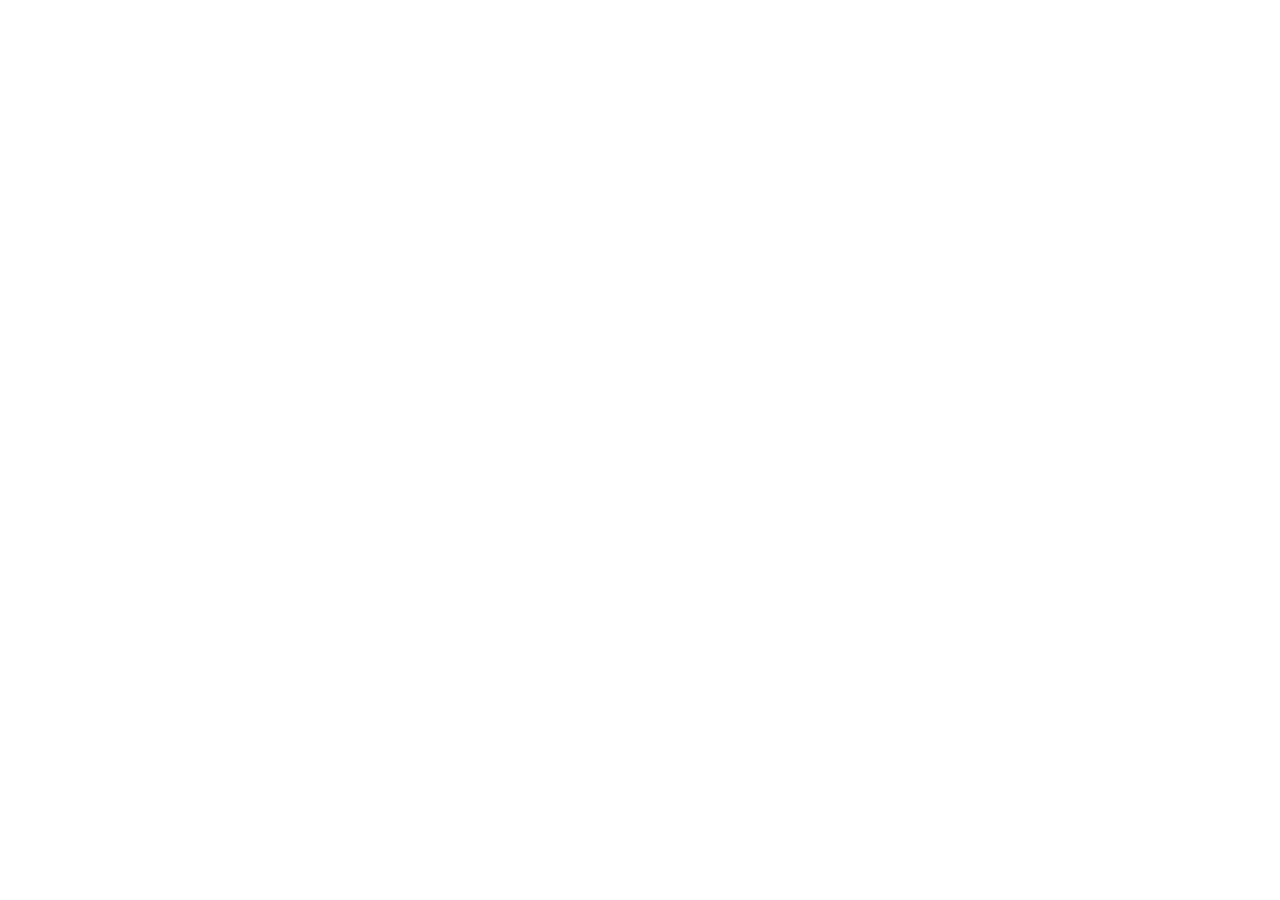
==== index.html @ 12bbf260 "Create index.html" ====
<!DOCTYPE html>
<html lang="en">
<head>
    <meta charset="UTF-8">
    <title>ReasonVQA - A Multi-hop Reasoning Benchmark with Structural Knowledge for Visual Question Answering</title>
    <style>
        html, body, iframe {
            height: 100%;
            margin: 0;
            padding: 0;
            border: none;
        }
        body, iframe {
            width: 100vw;
            height: 100vh;
            overflow: hidden;
        }
        iframe {
            display: block;
        }
    </style>
</head>
<body>
    <iframe src="https://vqa.dttt.io" frameborder="0" width="100%" height="100%" allowfullscreen></iframe>
</body>
</html>
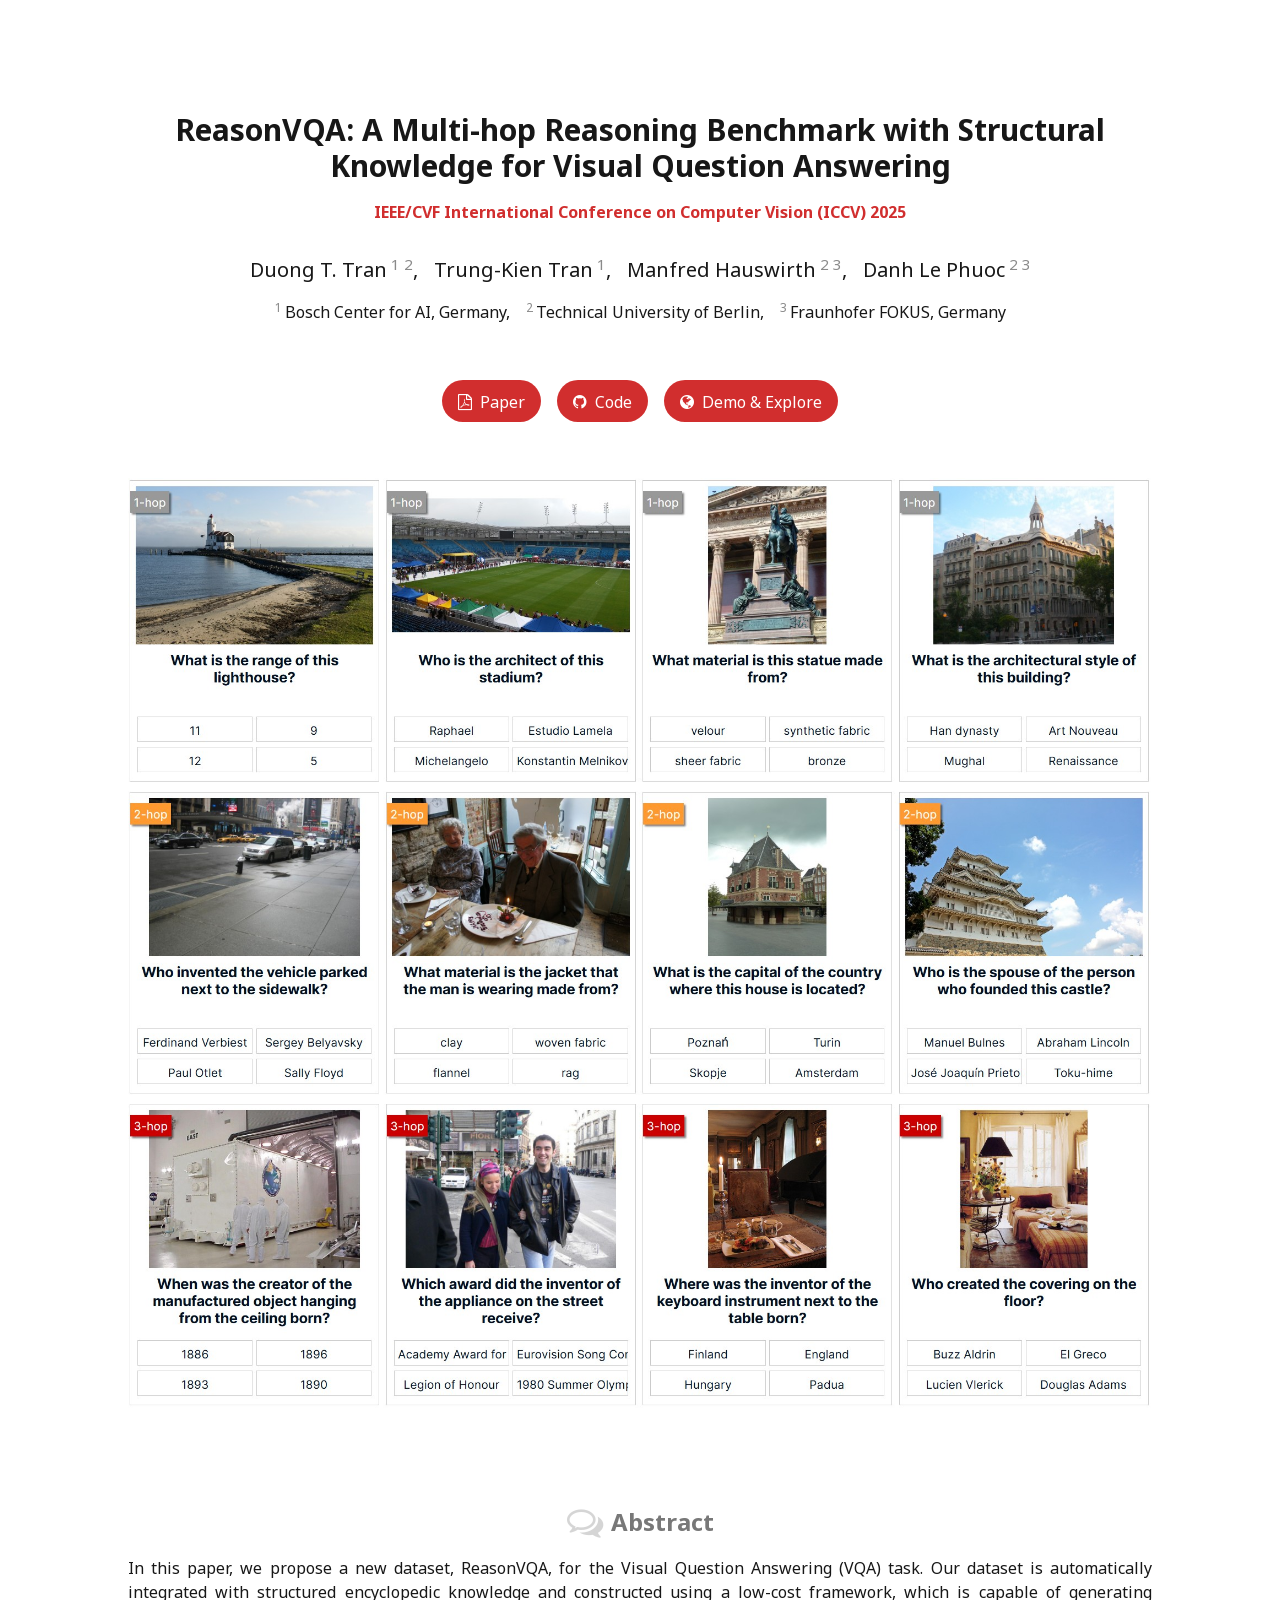
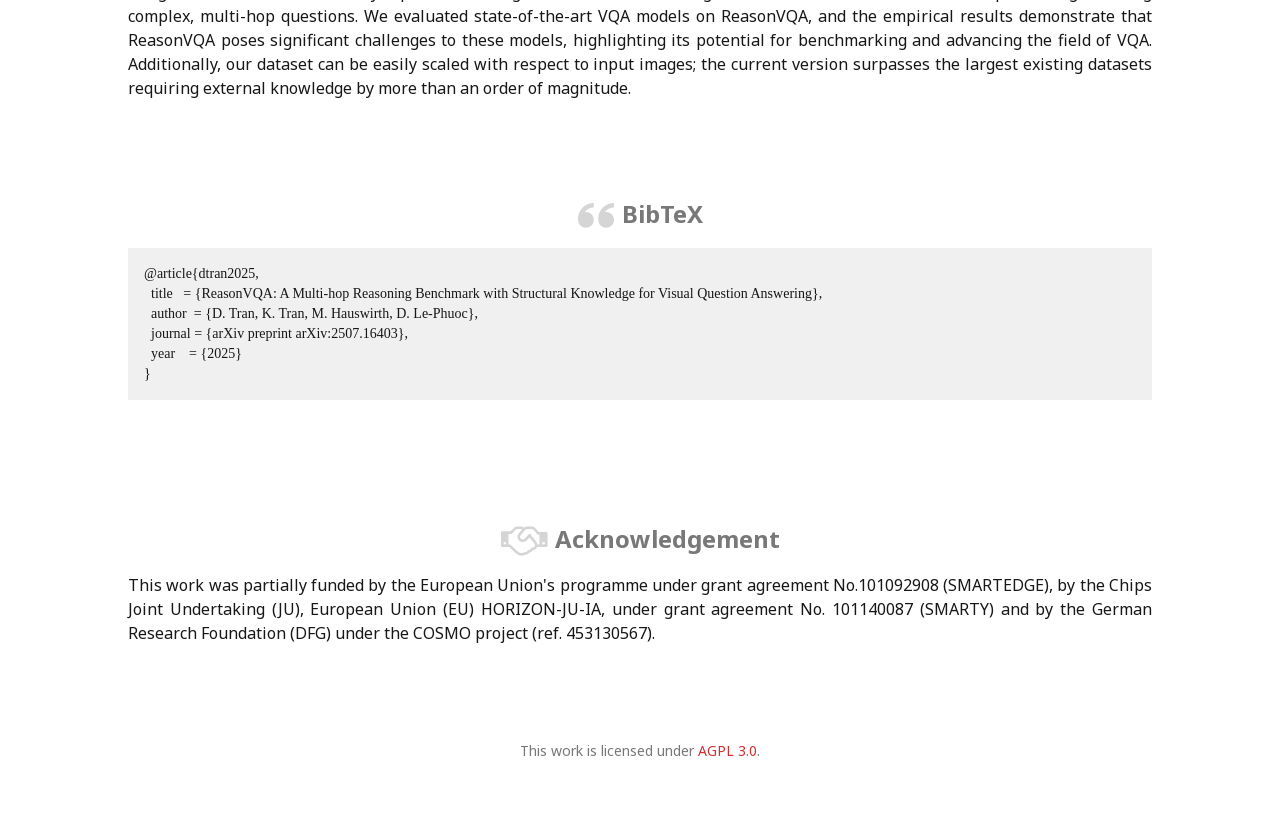
==== commit e371f252: "Static page" ====
--- a/index.html
+++ b/index.html
@@ -1,26 +1,6 @@
-<!DOCTYPE html>
-<html lang="en">
-<head>
-    <meta charset="UTF-8">
-    <title>ReasonVQA - A Multi-hop Reasoning Benchmark with Structural Knowledge for Visual Question Answering</title>
-    <style>
-        html, body, iframe {
-            height: 100%;
-            margin: 0;
-            padding: 0;
-            border: none;
-        }
-        body, iframe {
-            width: 100vw;
-            height: 100vh;
-            overflow: hidden;
-        }
-        iframe {
-            display: block;
-        }
-    </style>
-</head>
-<body>
-    <iframe src="https://vqa.dttt.io" frameborder="0" width="100%" height="100%" allowfullscreen></iframe>
-</body>
-</html>
+<!DOCTYPE html><!--fXL81acbZCNMs3lAVSkky--><html lang="en"><head><meta charSet="utf-8"/><meta name="viewport" content="width=device-width, initial-scale=1"/><link rel="preload" href="/_next/static/media/bb3ef058b751a6ad-s.p.woff2" as="font" crossorigin="" type="font/woff2"/><link rel="preload" href="/_next/static/media/c4250770ab8708b6-s.p.woff2" as="font" crossorigin="" type="font/woff2"/><link rel="stylesheet" href="/_next/static/css/8c1c39dd3afd9422.css" data-precedence="next"/><link rel="preload" as="script" fetchPriority="low" href="/_next/static/chunks/webpack-4ddbe3e5a9438fe2.js"/><script src="/_next/static/chunks/4bd1b696-cf72ae8a39fa05aa.js" async=""></script><script src="/_next/static/chunks/964-4ecc0ece39ba5520.js" async=""></script><script src="/_next/static/chunks/main-app-8c7f526f00f6ae54.js" async=""></script><script src="/_next/static/chunks/766-04f4c765b0f15e37.js" async=""></script><script src="/_next/static/chunks/app/page-e067eaa0cdf3c681.js" async=""></script><meta name="next-size-adjust" content=""/><title>ReasonVQA: A Multi-hop Reasoning Benchmark with Structural Knowledge for Visual Question Answering</title><link rel="icon" href="/favicon.ico" type="image/x-icon" sizes="16x16"/><script src="/_next/static/chunks/polyfills-42372ed130431b0a.js" noModule=""></script></head><body class="__variable_48ea4f __variable_3c557b antialiased"><div hidden=""><!--$--><!--/$--></div><div class="text-center p-4"><header class="mt-24"><div><h1 class="text-3xl font-bold">ReasonVQA: A Multi-hop Reasoning Benchmark with Structural Knowledge for Visual Question Answering</h1><h2 class="mt-4 text-accent font-bold">IEEE/CVF International Conference on Computer Vision (ICCV) 2025</h2><div class="mt-8"><span class="text-xl mx-2">Duong T. Tran<sup class="opacity-50"> <!-- -->1</sup><sup class="opacity-50"> <!-- -->2</sup>,</span><span class="text-xl mx-2">Trung-Kien Tran<sup class="opacity-50"> <!-- -->1</sup>,</span><span class="text-xl mx-2">Manfred Hauswirth<sup class="opacity-50"> <!-- -->2</sup><sup class="opacity-50"> <!-- -->3</sup>,</span><span class="text-xl mx-2">Danh Le Phuoc<sup class="opacity-50"> <!-- -->2</sup><sup class="opacity-50"> <!-- -->3</sup></span></div><div class="mt-4"><span class="text-base mx-2"><sup class="opacity-50">1<!-- --> </sup>Bosch Center for AI, Germany<!-- -->,</span><span class="text-base mx-2"><sup class="opacity-50">2<!-- --> </sup>Technical University of Berlin<!-- -->,</span><span class="text-base mx-2"><sup class="opacity-50">3<!-- --> </sup>Fraunhofer FOKUS, Germany</span></div><nav class="my-12"><a href="https://arxiv.org/abs/2507.16403" target="_blannk"><div><span class="icon-file-pdf-o mr-2 inline-block align-middle accent-color undefined"></span><span class="inline-block align-middle undefined">Paper</span></div></a><a href="https://github.com/duong-tr/ReasonVQA" target="_blannk"><div><span class="icon-github mr-2 inline-block align-middle accent-color undefined"></span><span class="inline-block align-middle undefined">Code</span></div></a><a href="https://vqa.dttt.io" target="_blannk"><div><span class="icon-globe mr-2 inline-block align-middle accent-color undefined"></span><span class="inline-block align-middle undefined">Demo &amp; Explore</span></div></a></nav></div></header><main><section><div><img alt="Demo image" loading="lazy" width="1859" height="1688" decoding="async" data-nimg="1" style="color:transparent" src="/images/demo.jpg"/></div></section><section><div><div class="mb-4 text-2xl font-bold text-dim-foreground"><span class="icon-comments-o mr-2 inline-block align-middle accent-color text-4xl opacity-30"></span><span class="inline-block align-middle undefined">Abstract</span></div><div class="text-justify">In this paper, we propose a new dataset, ReasonVQA, for the Visual Question Answering (VQA) task. Our dataset is automatically integrated with structured encyclopedic knowledge and constructed using a low-cost framework, which is capable of generating complex, multi-hop questions. We evaluated state-of-the-art VQA models on ReasonVQA, and the empirical results demonstrate that ReasonVQA poses significant challenges to these models, highlighting its potential for benchmarking and advancing the field of VQA. Additionally, our dataset can be easily scaled with respect to input images; the current version surpasses the largest existing datasets requiring external knowledge by more than an order of magnitude.</div></div></section><section><div><div class="mb-4 text-2xl font-bold text-dim-foreground"><span class="icon-quotes-left mr-2 inline-block align-middle accent-color text-4xl opacity-30"></span><span class="inline-block align-middle undefined">BibTeX</span></div><pre class="p-4 bg-dim-background">@article{dtran2025,
+  title   = {ReasonVQA: A Multi-hop Reasoning Benchmark with Structural Knowledge for Visual Question Answering},
+  author  = {D. Tran, K. Tran, M. Hauswirth, D. Le-Phuoc},
+  journal = {arXiv preprint arXiv:2507.16403},
+  year    = {2025}
+}</pre><button></button></div></section><section><div><div class="mb-4 text-2xl font-bold text-dim-foreground"><span class="icon-handshake-o mr-2 inline-block align-middle accent-color text-4xl opacity-30"></span><span class="inline-block align-middle undefined">Acknowledgement</span></div><div class="text-justify">This work was partially funded by the European Union&#x27;s programme under grant agreement No.101092908 (SMARTEDGE), by the Chips Joint Undertaking (JU), European Union (EU) HORIZON-JU-IA, under grant agreement No. 101140087 (SMARTY) and by the German Research Foundation (DFG) under the COSMO project (ref. 453130567).</div></div></section><footer class="text-sm mb-12"><div class="text-dim-foreground">This work is licensed under <a href="https://www.gnu.org/licenses/agpl-3.0.en.html" target="_blank">AGPL 3.0</a>.</div></footer></main></div><!--$--><!--/$--><script src="/_next/static/chunks/webpack-4ddbe3e5a9438fe2.js" id="_R_" async=""></script><script>(self.__next_f=self.__next_f||[]).push([0])</script><script>self.__next_f.push([1,"1:\"$Sreact.fragment\"\n2:I[7555,[],\"\"]\n3:I[1295,[],\"\"]\n4:I[894,[],\"ClientPageRoot\"]\n5:I[1058,[\"766\",\"static/chunks/766-04f4c765b0f15e37.js\",\"974\",\"static/chunks/app/page-e067eaa0cdf3c681.js\"],\"default\"]\n8:I[9665,[],\"OutletBoundary\"]\na:I[4911,[],\"AsyncMetadataOutlet\"]\nc:I[9665,[],\"ViewportBoundary\"]\ne:I[9665,[],\"MetadataBoundary\"]\nf:\"$Sreact.suspense\"\n11:I[8393,[],\"\"]\n:HL[\"/_next/static/media/bb3ef058b751a6ad-s.p.woff2\",\"font\",{\"crossOrigin\":\"\",\"type\":\"font/woff2\"}]\n:HL[\"/_next/static/media/c4250770ab8708b6-s.p.woff2\",\"font\",{\"crossOrigin\":\"\",\"type\":\"font/woff2\"}]\n:HL[\"/_next/static/css/8c1c39dd3afd9422.css\",\"style\"]\n"])</script><script>self.__next_f.push([1,"0:{\"P\":null,\"b\":\"fXL81acbZCNMs3lAVSkky\",\"p\":\"\",\"c\":[\"\",\"\"],\"i\":false,\"f\":[[[\"\",{\"children\":[\"__PAGE__\",{}]},\"$undefined\",\"$undefined\",true],[\"\",[\"$\",\"$1\",\"c\",{\"children\":[[[\"$\",\"link\",\"0\",{\"rel\":\"stylesheet\",\"href\":\"/_next/static/css/8c1c39dd3afd9422.css\",\"precedence\":\"next\",\"crossOrigin\":\"$undefined\",\"nonce\":\"$undefined\"}]],[\"$\",\"html\",null,{\"lang\":\"en\",\"children\":[\"$\",\"body\",null,{\"className\":\"__variable_48ea4f __variable_3c557b antialiased\",\"children\":[\"$\",\"$L2\",null,{\"parallelRouterKey\":\"children\",\"error\":\"$undefined\",\"errorStyles\":\"$undefined\",\"errorScripts\":\"$undefined\",\"template\":[\"$\",\"$L3\",null,{}],\"templateStyles\":\"$undefined\",\"templateScripts\":\"$undefined\",\"notFound\":[[[\"$\",\"title\",null,{\"children\":\"404: This page could not be found.\"}],[\"$\",\"div\",null,{\"style\":{\"fontFamily\":\"system-ui,\\\"Segoe UI\\\",Roboto,Helvetica,Arial,sans-serif,\\\"Apple Color Emoji\\\",\\\"Segoe UI Emoji\\\"\",\"height\":\"100vh\",\"textAlign\":\"center\",\"display\":\"flex\",\"flexDirection\":\"column\",\"alignItems\":\"center\",\"justifyContent\":\"center\"},\"children\":[\"$\",\"div\",null,{\"children\":[[\"$\",\"style\",null,{\"dangerouslySetInnerHTML\":{\"__html\":\"body{color:#000;background:#fff;margin:0}.next-error-h1{border-right:1px solid rgba(0,0,0,.3)}@media (prefers-color-scheme:dark){body{color:#fff;background:#000}.next-error-h1{border-right:1px solid rgba(255,255,255,.3)}}\"}}],[\"$\",\"h1\",null,{\"className\":\"next-error-h1\",\"style\":{\"display\":\"inline-block\",\"margin\":\"0 20px 0 0\",\"padding\":\"0 23px 0 0\",\"fontSize\":24,\"fontWeight\":500,\"verticalAlign\":\"top\",\"lineHeight\":\"49px\"},\"children\":404}],[\"$\",\"div\",null,{\"style\":{\"display\":\"inline-block\"},\"children\":[\"$\",\"h2\",null,{\"style\":{\"fontSize\":14,\"fontWeight\":400,\"lineHeight\":\"49px\",\"margin\":0},\"children\":\"This page could not be found.\"}]}]]}]}]],[]],\"forbidden\":\"$undefined\",\"unauthorized\":\"$undefined\"}]}]}]]}],{\"children\":[\"__PAGE__\",[\"$\",\"$1\",\"c\",{\"children\":[[\"$\",\"$L4\",null,{\"Component\":\"$5\",\"searchParams\":{},\"params\":{},\"promises\":[\"$@6\",\"$@7\"]}],null,[\"$\",\"$L8\",null,{\"children\":[\"$L9\",[\"$\",\"$La\",null,{\"promise\":\"$@b\"}]]}]]}],{},null,false]},null,false],[\"$\",\"$1\",\"h\",{\"children\":[null,[[\"$\",\"$Lc\",null,{\"children\":\"$Ld\"}],[\"$\",\"meta\",null,{\"name\":\"next-size-adjust\",\"content\":\"\"}]],[\"$\",\"$Le\",null,{\"children\":[\"$\",\"div\",null,{\"hidden\":true,\"children\":[\"$\",\"$f\",null,{\"fallback\":null,\"children\":\"$L10\"}]}]}]]}],false]],\"m\":\"$undefined\",\"G\":[\"$11\",[]],\"s\":false,\"S\":true}\n"])</script><script>self.__next_f.push([1,"6:{}\n7:\"$0:f:0:1:2:children:1:props:children:0:props:params\"\n"])</script><script>self.__next_f.push([1,"d:[[\"$\",\"meta\",\"0\",{\"charSet\":\"utf-8\"}],[\"$\",\"meta\",\"1\",{\"name\":\"viewport\",\"content\":\"width=device-width, initial-scale=1\"}]]\n9:null\n"])</script><script>self.__next_f.push([1,"12:I[8175,[],\"IconMark\"]\nb:{\"metadata\":[[\"$\",\"title\",\"0\",{\"children\":\"ReasonVQA: A Multi-hop Reasoning Benchmark with Structural Knowledge for Visual Question Answering\"}],[\"$\",\"link\",\"1\",{\"rel\":\"icon\",\"href\":\"/favicon.ico\",\"type\":\"image/x-icon\",\"sizes\":\"16x16\"}],[\"$\",\"$L12\",\"2\",{}]],\"error\":null,\"digest\":\"$undefined\"}\n"])</script><script>self.__next_f.push([1,"10:\"$b:metadata\"\n"])</script></body></html>
--- a/_next/static/css/8c1c39dd3afd9422.css
+++ b/_next/static/css/8c1c39dd3afd9422.css
@@ -0,0 +1,3 @@
+@font-face{font-family:Noto Sans;font-style:normal;font-weight:100 900;font-stretch:100%;font-display:swap;src:url(/_next/static/media/82ef96de0e8f4d8c-s.woff2) format("woff2");unicode-range:u+0460-052f,u+1c80-1c8a,u+20b4,u+2de0-2dff,u+a640-a69f,u+fe2e-fe2f}@font-face{font-family:Noto Sans;font-style:normal;font-weight:100 900;font-stretch:100%;font-display:swap;src:url(/_next/static/media/a6ecd16fa044d500-s.woff2) format("woff2");unicode-range:u+0301,u+0400-045f,u+0490-0491,u+04b0-04b1,u+2116}@font-face{font-family:Noto Sans;font-style:normal;font-weight:100 900;font-stretch:100%;font-display:swap;src:url(/_next/static/media/bd82c78e5b7b3fe9-s.woff2) format("woff2");unicode-range:u+0900-097f,u+1cd0-1cf9,u+200c-200d,u+20a8,u+20b9,u+20f0,u+25cc,u+a830-a839,u+a8e0-a8ff,u+11b00-11b09}@font-face{font-family:Noto Sans;font-style:normal;font-weight:100 900;font-stretch:100%;font-display:swap;src:url(/_next/static/media/c32c8052c071fc42-s.woff2) format("woff2");unicode-range:u+1f??}@font-face{font-family:Noto Sans;font-style:normal;font-weight:100 900;font-stretch:100%;font-display:swap;src:url(/_next/static/media/6f22fce21a7c433c-s.woff2) format("woff2");unicode-range:u+0370-0377,u+037a-037f,u+0384-038a,u+038c,u+038e-03a1,u+03a3-03ff}@font-face{font-family:Noto Sans;font-style:normal;font-weight:100 900;font-stretch:100%;font-display:swap;src:url(/_next/static/media/1d8a05b60287ae6c-s.woff2) format("woff2");unicode-range:u+0102-0103,u+0110-0111,u+0128-0129,u+0168-0169,u+01a0-01a1,u+01af-01b0,u+0300-0301,u+0303-0304,u+0308-0309,u+0323,u+0329,u+1ea0-1ef9,u+20ab}@font-face{font-family:Noto Sans;font-style:normal;font-weight:100 900;font-stretch:100%;font-display:swap;src:url(/_next/static/media/77c207b095007c34-s.woff2) format("woff2");unicode-range:u+0100-02ba,u+02bd-02c5,u+02c7-02cc,u+02ce-02d7,u+02dd-02ff,u+0304,u+0308,u+0329,u+1d00-1dbf,u+1e00-1e9f,u+1ef2-1eff,u+2020,u+20a0-20ab,u+20ad-20c0,u+2113,u+2c60-2c7f,u+a720-a7ff}@font-face{font-family:Noto Sans;font-style:normal;font-weight:100 900;font-stretch:100%;font-display:swap;src:url(/_next/static/media/c4250770ab8708b6-s.p.woff2) format("woff2");unicode-range:u+00??,u+0131,u+0152-0153,u+02bb-02bc,u+02c6,u+02da,u+02dc,u+0304,u+0308,u+0329,u+2000-206f,u+20ac,u+2122,u+2191,u+2193,u+2212,u+2215,u+feff,u+fffd}@font-face{font-family:Noto Sans Fallback;src:local("Arial");ascent-override:100.54%;descent-override:27.56%;line-gap-override:0.00%;size-adjust:106.33%}.__className_48ea4f{font-family:Noto Sans,Noto Sans Fallback;font-style:normal}.__variable_48ea4f{--font-sans:"Noto Sans","Noto Sans Fallback"}@font-face{font-family:JetBrains Mono;font-style:normal;font-weight:100 800;font-display:swap;src:url(/_next/static/media/886030b0b59bc5a7-s.woff2) format("woff2");unicode-range:u+0460-052f,u+1c80-1c8a,u+20b4,u+2de0-2dff,u+a640-a69f,u+fe2e-fe2f}@font-face{font-family:JetBrains Mono;font-style:normal;font-weight:100 800;font-display:swap;src:url(/_next/static/media/0aa834ed78bf6d07-s.woff2) format("woff2");unicode-range:u+0301,u+0400-045f,u+0490-0491,u+04b0-04b1,u+2116}@font-face{font-family:JetBrains Mono;font-style:normal;font-weight:100 800;font-display:swap;src:url(/_next/static/media/67957d42bae0796d-s.woff2) format("woff2");unicode-range:u+0370-0377,u+037a-037f,u+0384-038a,u+038c,u+038e-03a1,u+03a3-03ff}@font-face{font-family:JetBrains Mono;font-style:normal;font-weight:100 800;font-display:swap;src:url(/_next/static/media/f911b923c6adde36-s.woff2) format("woff2");unicode-range:u+0102-0103,u+0110-0111,u+0128-0129,u+0168-0169,u+01a0-01a1,u+01af-01b0,u+0300-0301,u+0303-0304,u+0308-0309,u+0323,u+0329,u+1ea0-1ef9,u+20ab}@font-face{font-family:JetBrains Mono;font-style:normal;font-weight:100 800;font-display:swap;src:url(/_next/static/media/939c4f875ee75fbb-s.woff2) format("woff2");unicode-range:u+0100-02ba,u+02bd-02c5,u+02c7-02cc,u+02ce-02d7,u+02dd-02ff,u+0304,u+0308,u+0329,u+1d00-1dbf,u+1e00-1e9f,u+1ef2-1eff,u+2020,u+20a0-20ab,u+20ad-20c0,u+2113,u+2c60-2c7f,u+a720-a7ff}@font-face{font-family:JetBrains Mono;font-style:normal;font-weight:100 800;font-display:swap;src:url(/_next/static/media/bb3ef058b751a6ad-s.p.woff2) format("woff2");unicode-range:u+00??,u+0131,u+0152-0153,u+02bb-02bc,u+02c6,u+02da,u+02dc,u+0304,u+0308,u+0329,u+2000-206f,u+20ac,u+2122,u+2191,u+2193,u+2212,u+2215,u+feff,u+fffd}@font-face{font-family:JetBrains Mono Fallback;src:local("Arial");ascent-override:75.79%;descent-override:22.29%;line-gap-override:0.00%;size-adjust:134.59%}.__className_3c557b{font-family:JetBrains Mono,JetBrains Mono Fallback;font-style:normal}.__variable_3c557b{--font-mono:"JetBrains Mono","JetBrains Mono Fallback"}
+
+/*! tailwindcss v4.1.12 | MIT License | https://tailwindcss.com */@layer properties{@supports (((-webkit-hyphens:none)) and (not (margin-trim:inline))) or ((-moz-orient:inline) and (not (color:rgb(from red r g b)))){*,::backdrop,:after,:before{--tw-font-weight:initial;--tw-blur:initial;--tw-brightness:initial;--tw-contrast:initial;--tw-grayscale:initial;--tw-hue-rotate:initial;--tw-invert:initial;--tw-opacity:initial;--tw-saturate:initial;--tw-sepia:initial;--tw-drop-shadow:initial;--tw-drop-shadow-color:initial;--tw-drop-shadow-alpha:100%;--tw-drop-shadow-size:initial}}}@layer theme{:host,:root{--font-sans:ui-sans-serif,system-ui,sans-serif,"Apple Color Emoji","Segoe UI Emoji","Segoe UI Symbol","Noto Color Emoji";--font-mono:ui-monospace,SFMono-Regular,Menlo,Monaco,Consolas,"Liberation Mono","Courier New",monospace;--color-white:#fff;--spacing:.25rem;--container-5xl:64rem;--text-sm:.875rem;--text-sm--line-height:calc(1.25/.875);--text-base:1rem;--text-base--line-height:calc(1.5/1);--text-xl:1.25rem;--text-xl--line-height:calc(1.75/1.25);--text-2xl:1.5rem;--text-2xl--line-height:calc(2/1.5);--text-3xl:1.875rem;--text-3xl--line-height:calc(2.25/1.875);--text-4xl:2.25rem;--text-4xl--line-height:calc(2.5/2.25);--font-weight-bold:700;--radius-3xl:1.5rem;--default-transition-duration:.15s;--default-transition-timing-function:cubic-bezier(.4,0,.2,1);--default-font-family:var(--font-sans);--default-mono-font-family:var(--font-mono);--color-accent:var(--accent);--color-dim-background:var(--dim-background);--color-dim-foreground:var(--dim-foreground)}}@layer base{*,::backdrop,:after,:before{box-sizing:border-box;border:0 solid;margin:0;padding:0}::file-selector-button{box-sizing:border-box;border:0 solid;margin:0;padding:0}:host,html{-webkit-text-size-adjust:100%;tab-size:4;line-height:1.5;font-family:var(--default-font-family,ui-sans-serif,system-ui,sans-serif,"Apple Color Emoji","Segoe UI Emoji","Segoe UI Symbol","Noto Color Emoji");font-feature-settings:var(--default-font-feature-settings,normal);font-variation-settings:var(--default-font-variation-settings,normal);-webkit-tap-highlight-color:transparent}hr{height:0;color:inherit;border-top-width:1px}abbr:where([title]){-webkit-text-decoration:underline dotted;text-decoration:underline dotted}h1,h2,h3,h4,h5,h6{font-size:inherit;font-weight:inherit}a{color:inherit;-webkit-text-decoration:inherit;text-decoration:inherit}b,strong{font-weight:bolder}code,kbd,pre,samp{font-family:var(--default-mono-font-family,ui-monospace,SFMono-Regular,Menlo,Monaco,Consolas,"Liberation Mono","Courier New",monospace);font-feature-settings:var(--default-mono-font-feature-settings,normal);font-variation-settings:var(--default-mono-font-variation-settings,normal);font-size:1em}small{font-size:80%}sub,sup{vertical-align:baseline;font-size:75%;line-height:0;position:relative}sub{bottom:-.25em}sup{top:-.5em}table{text-indent:0;border-color:inherit;border-collapse:collapse}:-moz-focusring{outline:auto}progress{vertical-align:baseline}summary{display:list-item}menu,ol,ul{list-style:none}audio,canvas,embed,iframe,img,object,svg,video{vertical-align:middle;display:block}img,video{max-width:100%;height:auto}button,input,optgroup,select,textarea{font:inherit;font-feature-settings:inherit;font-variation-settings:inherit;letter-spacing:inherit;color:inherit;opacity:1;background-color:#0000;border-radius:0}::file-selector-button{font:inherit;font-feature-settings:inherit;font-variation-settings:inherit;letter-spacing:inherit;color:inherit;opacity:1;background-color:#0000;border-radius:0}:where(select:is([multiple],[size])) optgroup{font-weight:bolder}:where(select:is([multiple],[size])) optgroup option{padding-inline-start:20px}::file-selector-button{margin-inline-end:4px}::placeholder{opacity:1}@supports (not ((-webkit-appearance:-apple-pay-button))) or (contain-intrinsic-size:1px){::placeholder{color:currentColor}@supports (color:color-mix(in lab,red,red)){::placeholder{color:color-mix(in oklab,currentcolor 50%,transparent)}}}textarea{resize:vertical}::-webkit-search-decoration{-webkit-appearance:none}::-webkit-date-and-time-value{min-height:1lh;text-align:inherit}::-webkit-datetime-edit{display:inline-flex}::-webkit-datetime-edit-fields-wrapper{padding:0}::-webkit-datetime-edit,::-webkit-datetime-edit-year-field{padding-block:0}::-webkit-datetime-edit-day-field,::-webkit-datetime-edit-month-field{padding-block:0}::-webkit-datetime-edit-hour-field,::-webkit-datetime-edit-minute-field{padding-block:0}::-webkit-datetime-edit-millisecond-field,::-webkit-datetime-edit-second-field{padding-block:0}::-webkit-datetime-edit-meridiem-field{padding-block:0}::-webkit-calendar-picker-indicator{line-height:1}:-moz-ui-invalid{box-shadow:none}button,input:where([type=button],[type=reset],[type=submit]){appearance:button}::file-selector-button{appearance:button}::-webkit-inner-spin-button,::-webkit-outer-spin-button{height:auto}[hidden]:where(:not([hidden=until-found])){display:none!important}}@layer components;@layer utilities{.mx-2{margin-inline:calc(var(--spacing)*2)}.my-12{margin-block:calc(var(--spacing)*12)}.mt-4{margin-top:calc(var(--spacing)*4)}.mt-8{margin-top:calc(var(--spacing)*8)}.mt-24{margin-top:calc(var(--spacing)*24)}.mr-2{margin-right:calc(var(--spacing)*2)}.mb-4{margin-bottom:calc(var(--spacing)*4)}.mb-12{margin-bottom:calc(var(--spacing)*12)}.grid{display:grid}.inline-block{display:inline-block}.bg-dim-background{background-color:var(--color-dim-background)}.p-4{padding:calc(var(--spacing)*4)}.text-center{text-align:center}.text-justify{text-align:justify}.align-middle{vertical-align:middle}.text-2xl{font-size:var(--text-2xl);line-height:var(--tw-leading,var(--text-2xl--line-height))}.text-3xl{font-size:var(--text-3xl);line-height:var(--tw-leading,var(--text-3xl--line-height))}.text-4xl{font-size:var(--text-4xl);line-height:var(--tw-leading,var(--text-4xl--line-height))}.text-base{font-size:var(--text-base);line-height:var(--tw-leading,var(--text-base--line-height))}.text-sm{font-size:var(--text-sm);line-height:var(--tw-leading,var(--text-sm--line-height))}.text-xl{font-size:var(--text-xl);line-height:var(--tw-leading,var(--text-xl--line-height))}.font-bold{--tw-font-weight:var(--font-weight-bold);font-weight:var(--font-weight-bold)}.text-accent{color:var(--color-accent)}.text-dim-foreground{color:var(--color-dim-foreground)}.antialiased{-webkit-font-smoothing:antialiased;-moz-osx-font-smoothing:grayscale}.opacity-30{opacity:.3}.opacity-50{opacity:.5}.filter{filter:var(--tw-blur,)var(--tw-brightness,)var(--tw-contrast,)var(--tw-grayscale,)var(--tw-hue-rotate,)var(--tw-invert,)var(--tw-saturate,)var(--tw-sepia,)var(--tw-drop-shadow,)}}:root{--accent:#d12e2e;--background:#fff;--foreground:#171717;--dim-background:#f0f0f0;--dim-foreground:#787878}@media (prefers-color-scheme:dark){:root{--background:#181818;--foreground:#ededed;--dim-background:#222}}body{color:var(--foreground);background:var(--background);font-family:var(--font-sans)}pre{text-align:left;font-family:var(--font-mono);font-size:var(--text-sm);line-height:var(--tw-leading,var(--text-sm--line-height));overflow:hidden}nav>a{margin:calc(var(--spacing)*2);border-radius:var(--radius-3xl);padding-inline:calc(var(--spacing)*4);padding-block:calc(var(--spacing)*2);background-color:var(--color-accent);color:var(--color-white);display:inline-block}@media (hover:hover){nav>a:hover{background-color:var(--color-accent)}@supports (color:color-mix(in lab,red,red)){nav>a:hover{background-color:color-mix(in oklab,var(--color-accent)75%,transparent)}}nav>a:hover{color:var(--color-white)}}nav>a{transition-property:color,background-color,border-color,outline-color,text-decoration-color,fill,stroke,--tw-gradient-from,--tw-gradient-via,--tw-gradient-to;transition-timing-function:var(--tw-ease,var(--default-transition-timing-function));transition-duration:var(--tw-duration,var(--default-transition-duration))}a{color:var(--color-accent)}@media (hover:hover){a:hover{color:var(--color-accent)}@supports (color:color-mix(in lab,red,red)){a:hover{color:color-mix(in oklab,var(--color-accent)75%,transparent)}}}section{margin-bottom:calc(var(--spacing)*24)}header>div,section>div{max-width:var(--container-5xl);margin-inline:auto}@property --tw-font-weight{syntax:"*";inherits:false}@property --tw-blur{syntax:"*";inherits:false}@property --tw-brightness{syntax:"*";inherits:false}@property --tw-contrast{syntax:"*";inherits:false}@property --tw-grayscale{syntax:"*";inherits:false}@property --tw-hue-rotate{syntax:"*";inherits:false}@property --tw-invert{syntax:"*";inherits:false}@property --tw-opacity{syntax:"*";inherits:false}@property --tw-saturate{syntax:"*";inherits:false}@property --tw-sepia{syntax:"*";inherits:false}@property --tw-drop-shadow{syntax:"*";inherits:false}@property --tw-drop-shadow-color{syntax:"*";inherits:false}@property --tw-drop-shadow-alpha{syntax:"<percentage>";inherits:false;initial-value:100%}@property --tw-drop-shadow-size{syntax:"*";inherits:false}@font-face{font-family:icomoon;src:url(/_next/static/media/icomoon.45184cae.eot);src:url(/_next/static/media/icomoon.45184cae.eot#iefix) format("embedded-opentype"),url(/_next/static/media/icomoon.a1ca333c.ttf) format("truetype"),url(/_next/static/media/icomoon.3fa7c070.woff) format("woff"),url(/_next/static/media/icomoon.8f04f03f.svg#icomoon) format("svg");font-weight:400;font-style:normal;font-display:block}[class*=" icon-"],[class^=icon-]{font-family:icomoon!important;speak:never;font-style:normal;font-weight:400;font-variant:normal;text-transform:none;line-height:1;-webkit-font-smoothing:antialiased;-moz-osx-font-smoothing:grayscale}.icon-github:before{content:"\f09b"}.icon-globe:before{content:"\f0ac"}.icon-comment-o:before{content:"\f0e5"}.icon-comments-o:before{content:"\f0e6"}.icon-file-pdf-o:before{content:"\f1c1"}.icon-handshake-o:before{content:"\f2b5"}.icon-quotes-left:before{content:"\e977"}
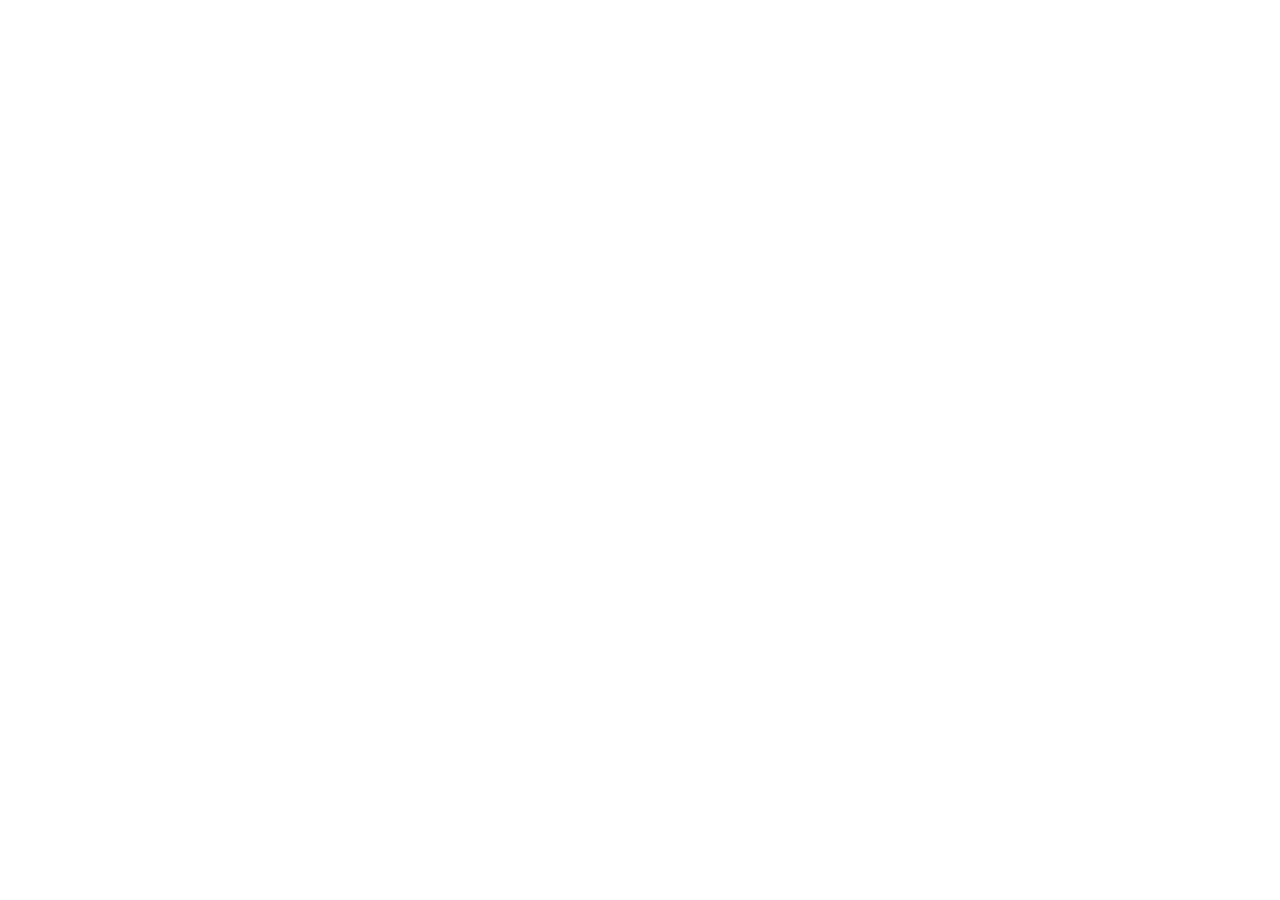
==== commit 6b8c118f: "Static page" ====
--- a/index.html
+++ b/index.html
@@ -1,6 +1,26 @@
-<!DOCTYPE html><!--fXL81acbZCNMs3lAVSkky--><html lang="en"><head><meta charSet="utf-8"/><meta name="viewport" content="width=device-width, initial-scale=1"/><link rel="preload" href="/_next/static/media/bb3ef058b751a6ad-s.p.woff2" as="font" crossorigin="" type="font/woff2"/><link rel="preload" href="/_next/static/media/c4250770ab8708b6-s.p.woff2" as="font" crossorigin="" type="font/woff2"/><link rel="stylesheet" href="/_next/static/css/8c1c39dd3afd9422.css" data-precedence="next"/><link rel="preload" as="script" fetchPriority="low" href="/_next/static/chunks/webpack-4ddbe3e5a9438fe2.js"/><script src="/_next/static/chunks/4bd1b696-cf72ae8a39fa05aa.js" async=""></script><script src="/_next/static/chunks/964-4ecc0ece39ba5520.js" async=""></script><script src="/_next/static/chunks/main-app-8c7f526f00f6ae54.js" async=""></script><script src="/_next/static/chunks/766-04f4c765b0f15e37.js" async=""></script><script src="/_next/static/chunks/app/page-e067eaa0cdf3c681.js" async=""></script><meta name="next-size-adjust" content=""/><title>ReasonVQA: A Multi-hop Reasoning Benchmark with Structural Knowledge for Visual Question Answering</title><link rel="icon" href="/favicon.ico" type="image/x-icon" sizes="16x16"/><script src="/_next/static/chunks/polyfills-42372ed130431b0a.js" noModule=""></script></head><body class="__variable_48ea4f __variable_3c557b antialiased"><div hidden=""><!--$--><!--/$--></div><div class="text-center p-4"><header class="mt-24"><div><h1 class="text-3xl font-bold">ReasonVQA: A Multi-hop Reasoning Benchmark with Structural Knowledge for Visual Question Answering</h1><h2 class="mt-4 text-accent font-bold">IEEE/CVF International Conference on Computer Vision (ICCV) 2025</h2><div class="mt-8"><span class="text-xl mx-2">Duong T. Tran<sup class="opacity-50"> <!-- -->1</sup><sup class="opacity-50"> <!-- -->2</sup>,</span><span class="text-xl mx-2">Trung-Kien Tran<sup class="opacity-50"> <!-- -->1</sup>,</span><span class="text-xl mx-2">Manfred Hauswirth<sup class="opacity-50"> <!-- -->2</sup><sup class="opacity-50"> <!-- -->3</sup>,</span><span class="text-xl mx-2">Danh Le Phuoc<sup class="opacity-50"> <!-- -->2</sup><sup class="opacity-50"> <!-- -->3</sup></span></div><div class="mt-4"><span class="text-base mx-2"><sup class="opacity-50">1<!-- --> </sup>Bosch Center for AI, Germany<!-- -->,</span><span class="text-base mx-2"><sup class="opacity-50">2<!-- --> </sup>Technical University of Berlin<!-- -->,</span><span class="text-base mx-2"><sup class="opacity-50">3<!-- --> </sup>Fraunhofer FOKUS, Germany</span></div><nav class="my-12"><a href="https://arxiv.org/abs/2507.16403" target="_blannk"><div><span class="icon-file-pdf-o mr-2 inline-block align-middle accent-color undefined"></span><span class="inline-block align-middle undefined">Paper</span></div></a><a href="https://github.com/duong-tr/ReasonVQA" target="_blannk"><div><span class="icon-github mr-2 inline-block align-middle accent-color undefined"></span><span class="inline-block align-middle undefined">Code</span></div></a><a href="https://vqa.dttt.io" target="_blannk"><div><span class="icon-globe mr-2 inline-block align-middle accent-color undefined"></span><span class="inline-block align-middle undefined">Demo &amp; Explore</span></div></a></nav></div></header><main><section><div><img alt="Demo image" loading="lazy" width="1859" height="1688" decoding="async" data-nimg="1" style="color:transparent" src="/images/demo.jpg"/></div></section><section><div><div class="mb-4 text-2xl font-bold text-dim-foreground"><span class="icon-comments-o mr-2 inline-block align-middle accent-color text-4xl opacity-30"></span><span class="inline-block align-middle undefined">Abstract</span></div><div class="text-justify">In this paper, we propose a new dataset, ReasonVQA, for the Visual Question Answering (VQA) task. Our dataset is automatically integrated with structured encyclopedic knowledge and constructed using a low-cost framework, which is capable of generating complex, multi-hop questions. We evaluated state-of-the-art VQA models on ReasonVQA, and the empirical results demonstrate that ReasonVQA poses significant challenges to these models, highlighting its potential for benchmarking and advancing the field of VQA. Additionally, our dataset can be easily scaled with respect to input images; the current version surpasses the largest existing datasets requiring external knowledge by more than an order of magnitude.</div></div></section><section><div><div class="mb-4 text-2xl font-bold text-dim-foreground"><span class="icon-quotes-left mr-2 inline-block align-middle accent-color text-4xl opacity-30"></span><span class="inline-block align-middle undefined">BibTeX</span></div><pre class="p-4 bg-dim-background">@article{dtran2025,
-  title   = {ReasonVQA: A Multi-hop Reasoning Benchmark with Structural Knowledge for Visual Question Answering},
-  author  = {D. Tran, K. Tran, M. Hauswirth, D. Le-Phuoc},
-  journal = {arXiv preprint arXiv:2507.16403},
-  year    = {2025}
-}</pre><button></button></div></section><section><div><div class="mb-4 text-2xl font-bold text-dim-foreground"><span class="icon-handshake-o mr-2 inline-block align-middle accent-color text-4xl opacity-30"></span><span class="inline-block align-middle undefined">Acknowledgement</span></div><div class="text-justify">This work was partially funded by the European Union&#x27;s programme under grant agreement No.101092908 (SMARTEDGE), by the Chips Joint Undertaking (JU), European Union (EU) HORIZON-JU-IA, under grant agreement No. 101140087 (SMARTY) and by the German Research Foundation (DFG) under the COSMO project (ref. 453130567).</div></div></section><footer class="text-sm mb-12"><div class="text-dim-foreground">This work is licensed under <a href="https://www.gnu.org/licenses/agpl-3.0.en.html" target="_blank">AGPL 3.0</a>.</div></footer></main></div><!--$--><!--/$--><script src="/_next/static/chunks/webpack-4ddbe3e5a9438fe2.js" id="_R_" async=""></script><script>(self.__next_f=self.__next_f||[]).push([0])</script><script>self.__next_f.push([1,"1:\"$Sreact.fragment\"\n2:I[7555,[],\"\"]\n3:I[1295,[],\"\"]\n4:I[894,[],\"ClientPageRoot\"]\n5:I[1058,[\"766\",\"static/chunks/766-04f4c765b0f15e37.js\",\"974\",\"static/chunks/app/page-e067eaa0cdf3c681.js\"],\"default\"]\n8:I[9665,[],\"OutletBoundary\"]\na:I[4911,[],\"AsyncMetadataOutlet\"]\nc:I[9665,[],\"ViewportBoundary\"]\ne:I[9665,[],\"MetadataBoundary\"]\nf:\"$Sreact.suspense\"\n11:I[8393,[],\"\"]\n:HL[\"/_next/static/media/bb3ef058b751a6ad-s.p.woff2\",\"font\",{\"crossOrigin\":\"\",\"type\":\"font/woff2\"}]\n:HL[\"/_next/static/media/c4250770ab8708b6-s.p.woff2\",\"font\",{\"crossOrigin\":\"\",\"type\":\"font/woff2\"}]\n:HL[\"/_next/static/css/8c1c39dd3afd9422.css\",\"style\"]\n"])</script><script>self.__next_f.push([1,"0:{\"P\":null,\"b\":\"fXL81acbZCNMs3lAVSkky\",\"p\":\"\",\"c\":[\"\",\"\"],\"i\":false,\"f\":[[[\"\",{\"children\":[\"__PAGE__\",{}]},\"$undefined\",\"$undefined\",true],[\"\",[\"$\",\"$1\",\"c\",{\"children\":[[[\"$\",\"link\",\"0\",{\"rel\":\"stylesheet\",\"href\":\"/_next/static/css/8c1c39dd3afd9422.css\",\"precedence\":\"next\",\"crossOrigin\":\"$undefined\",\"nonce\":\"$undefined\"}]],[\"$\",\"html\",null,{\"lang\":\"en\",\"children\":[\"$\",\"body\",null,{\"className\":\"__variable_48ea4f __variable_3c557b antialiased\",\"children\":[\"$\",\"$L2\",null,{\"parallelRouterKey\":\"children\",\"error\":\"$undefined\",\"errorStyles\":\"$undefined\",\"errorScripts\":\"$undefined\",\"template\":[\"$\",\"$L3\",null,{}],\"templateStyles\":\"$undefined\",\"templateScripts\":\"$undefined\",\"notFound\":[[[\"$\",\"title\",null,{\"children\":\"404: This page could not be found.\"}],[\"$\",\"div\",null,{\"style\":{\"fontFamily\":\"system-ui,\\\"Segoe UI\\\",Roboto,Helvetica,Arial,sans-serif,\\\"Apple Color Emoji\\\",\\\"Segoe UI Emoji\\\"\",\"height\":\"100vh\",\"textAlign\":\"center\",\"display\":\"flex\",\"flexDirection\":\"column\",\"alignItems\":\"center\",\"justifyContent\":\"center\"},\"children\":[\"$\",\"div\",null,{\"children\":[[\"$\",\"style\",null,{\"dangerouslySetInnerHTML\":{\"__html\":\"body{color:#000;background:#fff;margin:0}.next-error-h1{border-right:1px solid rgba(0,0,0,.3)}@media (prefers-color-scheme:dark){body{color:#fff;background:#000}.next-error-h1{border-right:1px solid rgba(255,255,255,.3)}}\"}}],[\"$\",\"h1\",null,{\"className\":\"next-error-h1\",\"style\":{\"display\":\"inline-block\",\"margin\":\"0 20px 0 0\",\"padding\":\"0 23px 0 0\",\"fontSize\":24,\"fontWeight\":500,\"verticalAlign\":\"top\",\"lineHeight\":\"49px\"},\"children\":404}],[\"$\",\"div\",null,{\"style\":{\"display\":\"inline-block\"},\"children\":[\"$\",\"h2\",null,{\"style\":{\"fontSize\":14,\"fontWeight\":400,\"lineHeight\":\"49px\",\"margin\":0},\"children\":\"This page could not be found.\"}]}]]}]}]],[]],\"forbidden\":\"$undefined\",\"unauthorized\":\"$undefined\"}]}]}]]}],{\"children\":[\"__PAGE__\",[\"$\",\"$1\",\"c\",{\"children\":[[\"$\",\"$L4\",null,{\"Component\":\"$5\",\"searchParams\":{},\"params\":{},\"promises\":[\"$@6\",\"$@7\"]}],null,[\"$\",\"$L8\",null,{\"children\":[\"$L9\",[\"$\",\"$La\",null,{\"promise\":\"$@b\"}]]}]]}],{},null,false]},null,false],[\"$\",\"$1\",\"h\",{\"children\":[null,[[\"$\",\"$Lc\",null,{\"children\":\"$Ld\"}],[\"$\",\"meta\",null,{\"name\":\"next-size-adjust\",\"content\":\"\"}]],[\"$\",\"$Le\",null,{\"children\":[\"$\",\"div\",null,{\"hidden\":true,\"children\":[\"$\",\"$f\",null,{\"fallback\":null,\"children\":\"$L10\"}]}]}]]}],false]],\"m\":\"$undefined\",\"G\":[\"$11\",[]],\"s\":false,\"S\":true}\n"])</script><script>self.__next_f.push([1,"6:{}\n7:\"$0:f:0:1:2:children:1:props:children:0:props:params\"\n"])</script><script>self.__next_f.push([1,"d:[[\"$\",\"meta\",\"0\",{\"charSet\":\"utf-8\"}],[\"$\",\"meta\",\"1\",{\"name\":\"viewport\",\"content\":\"width=device-width, initial-scale=1\"}]]\n9:null\n"])</script><script>self.__next_f.push([1,"12:I[8175,[],\"IconMark\"]\nb:{\"metadata\":[[\"$\",\"title\",\"0\",{\"children\":\"ReasonVQA: A Multi-hop Reasoning Benchmark with Structural Knowledge for Visual Question Answering\"}],[\"$\",\"link\",\"1\",{\"rel\":\"icon\",\"href\":\"/favicon.ico\",\"type\":\"image/x-icon\",\"sizes\":\"16x16\"}],[\"$\",\"$L12\",\"2\",{}]],\"error\":null,\"digest\":\"$undefined\"}\n"])</script><script>self.__next_f.push([1,"10:\"$b:metadata\"\n"])</script></body></html>+<!DOCTYPE html>
+<html lang="en">
+<head>
+    <meta charset="UTF-8">
+    <title>ReasonVQA - A Multi-hop Reasoning Benchmark with Structural Knowledge for Visual Question Answering</title>
+    <style>
+        html, body, iframe {
+            height: 100%;
+            margin: 0;
+            padding: 0;
+            border: none;
+        }
+        body, iframe {
+            width: 100vw;
+            height: 100vh;
+            overflow: hidden;
+        }
+        iframe {
+            display: block;
+        }
+    </style>
+</head>
+<body>
+    <iframe src="https://reasonvqa.web.app" frameborder="0" width="100%" height="100%" allowfullscreen></iframe>
+</body>
+</html>
